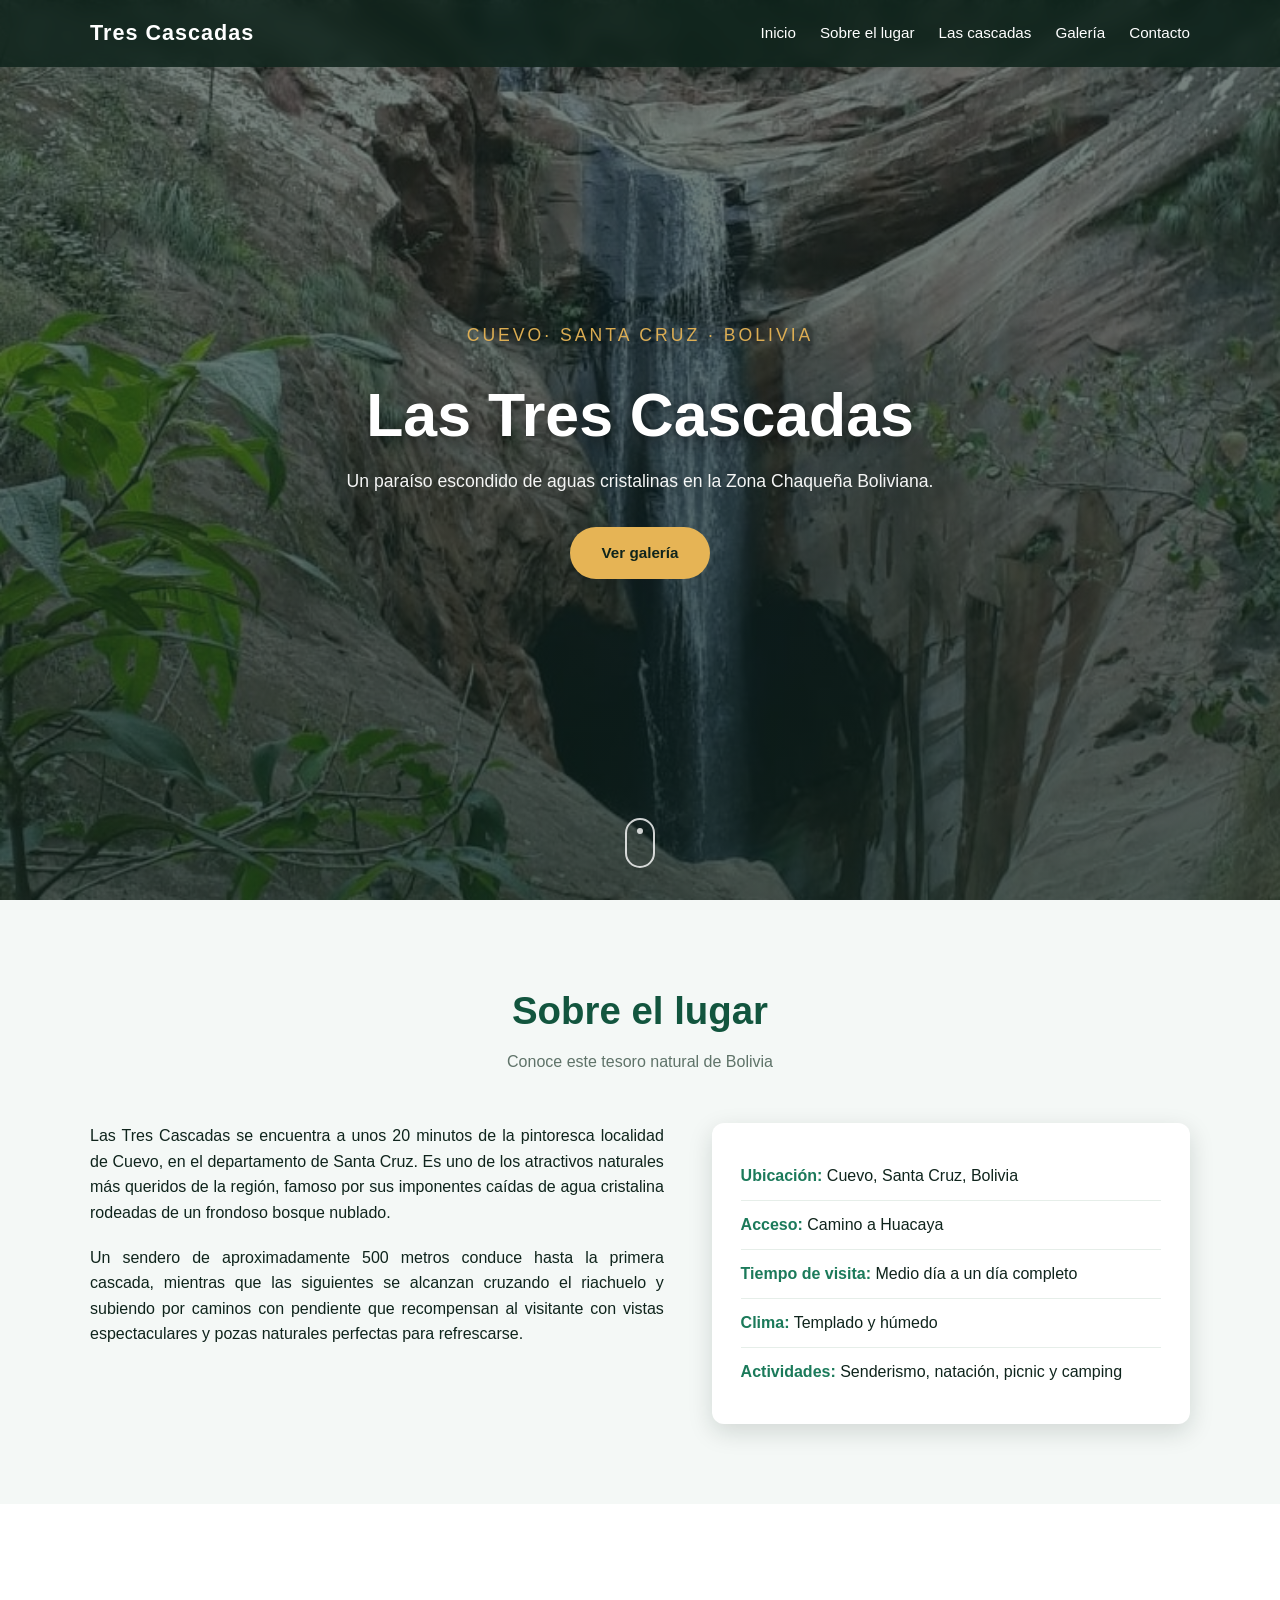
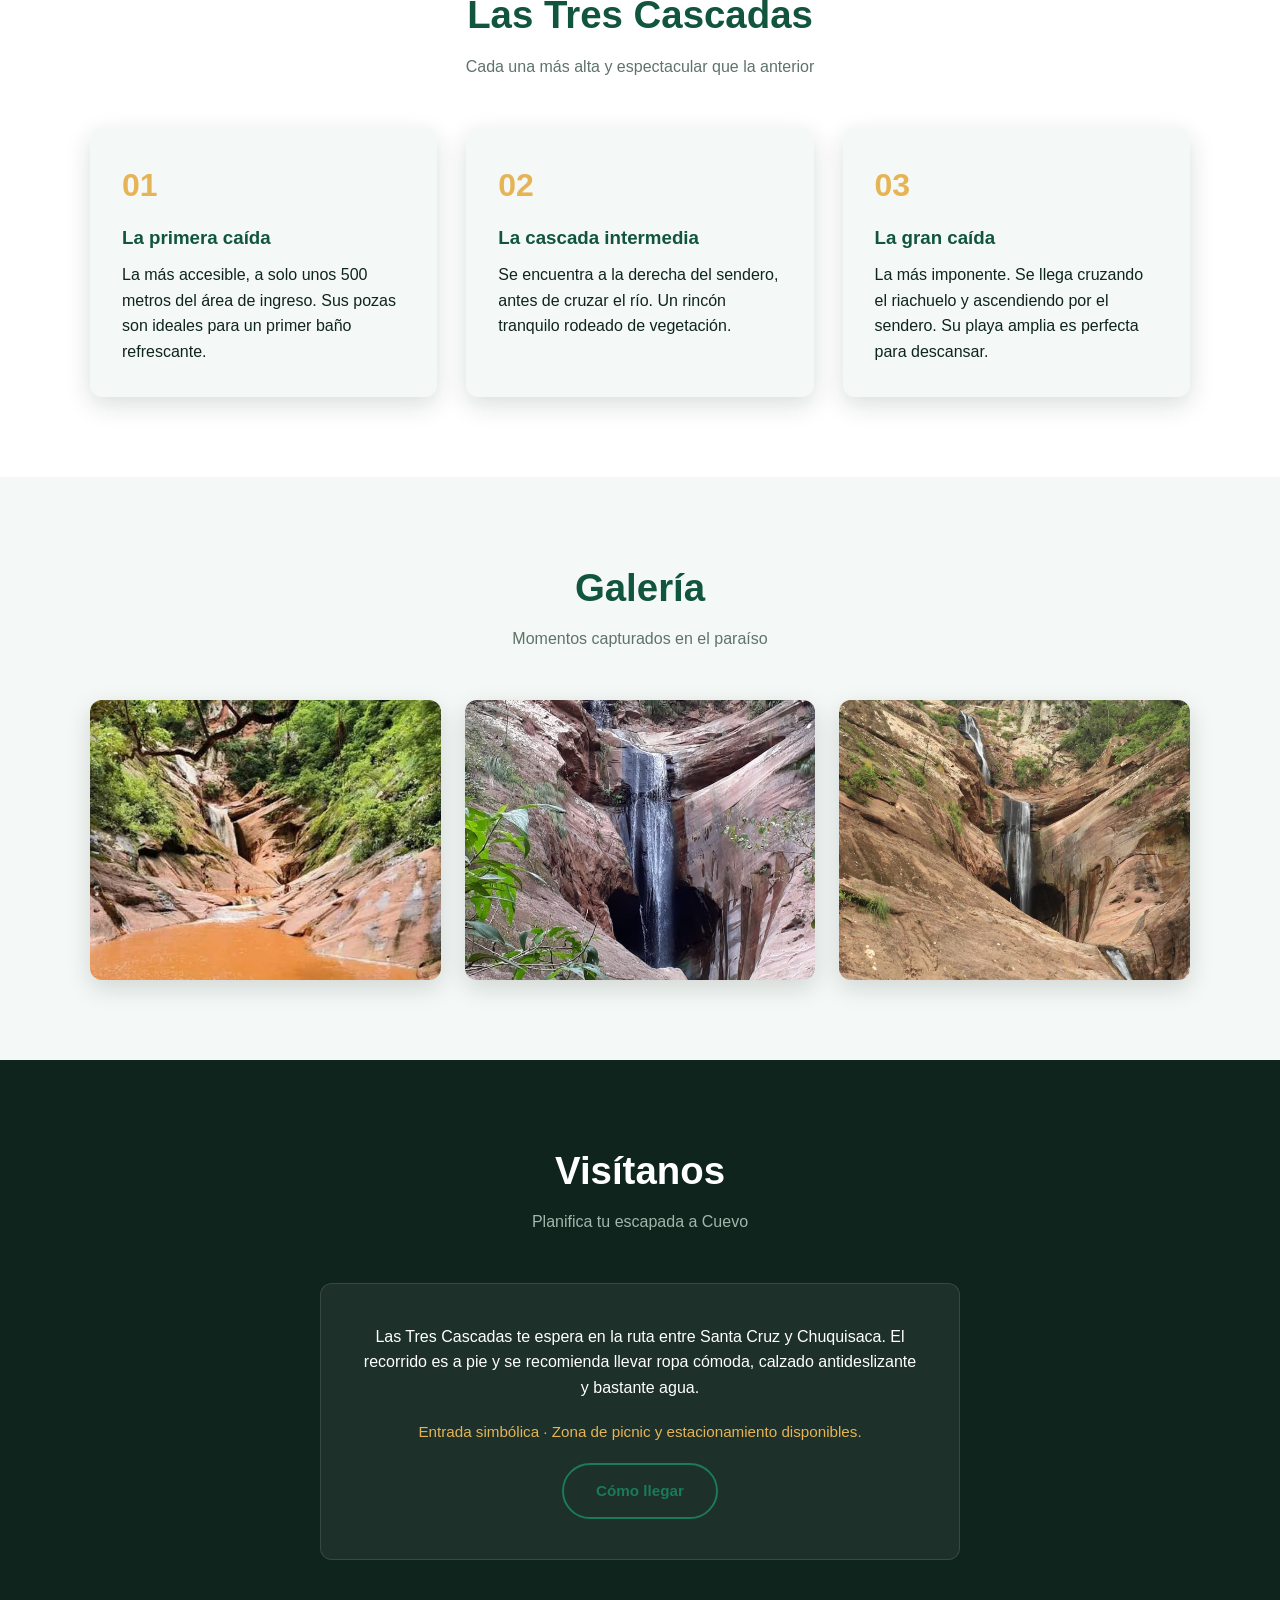
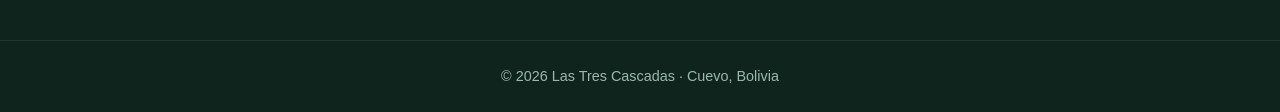
==== cuevo-trescascadas-bolivia.html @ 81d78be3 "Actualizar nombre en README" ====
<!DOCTYPE html>
<html lang="es">
<head>
    <meta charset="UTF-8">
    <meta name="viewport" content="width=device-width, initial-scale=1.0">
    <meta name="description" content="La Cueva de las Tres Cascadas, un destino turístico natural cerca de Samaipata, Santa Cruz, Bolivia.">
    <title>Las Tres Cascadas | Bolivia</title>
    <style>
        *,
        *::before,
        *::after {
            margin: 0;
            padding: 0;
            box-sizing: border-box;
        }

        :root {
            --color-primary: #1b7a5a;
            --color-primary-dark: #12553e;
            --color-accent: #e6b455;
            --color-dark: #0f241c;
            --color-light: #f4f8f6;
            --color-white: #ffffff;
            --shadow: 0 8px 24px rgba(15, 36, 28, 0.15);
            --radius: 12px;
            --transition: 0.3s ease;
        }

        html {
            scroll-behavior: smooth;
        }

        body {
            font-family: "Segoe UI", Tahoma, Geneva, Verdana, sans-serif;
            color: var(--color-dark);
            background-color: var(--color-light);
            line-height: 1.6;
        }

        img {
            display: block;
            max-width: 100%;
        }

        .container {
            width: min(1100px, 90%);
            margin: 0 auto;
        }

        .header {
            position: fixed;
            top: 0;
            left: 0;
            width: 100%;
            z-index: 100;
            background: rgba(15, 36, 28, 0.85);
            backdrop-filter: blur(8px);
            transition: background var(--transition), box-shadow var(--transition);
        }

        .header.scrolled {
            background: rgba(15, 36, 28, 0.97);
            box-shadow: var(--shadow);
        }

        .nav {
            display: flex;
            align-items: center;
            justify-content: space-between;
            padding: 1rem 0;
        }

        .logo {
            color: var(--color-white);
            font-size: 1.35rem;
            font-weight: 700;
            text-decoration: none;
            letter-spacing: 1px;
        }

        .nav-menu {
            display: flex;
            gap: 1.5rem;
        }

        .nav-menu a {
            color: var(--color-white);
            text-decoration: none;
            font-size: 0.95rem;
            transition: color var(--transition);
        }

        .nav-menu a:hover {
            color: var(--color-accent);
        }

        .nav-toggle {
            display: none;
            flex-direction: column;
            gap: 5px;
            background: transparent;
            border: none;
            cursor: pointer;
            padding: 6px;
        }

        .nav-toggle span {
            display: block;
            width: 26px;
            height: 3px;
            background: var(--color-white);
            border-radius: 2px;
            transition: transform var(--transition), opacity var(--transition);
        }

        .hero {
            position: relative;
            min-height: 100vh;
            display: flex;
            align-items: center;
            justify-content: center;
            text-align: center;
            background-image: url("images/images2.jpg");
            background-size: cover;
            background-position: center;
            background-attachment: fixed;
            color: var(--color-white);
        }

        .hero-overlay {
            position: absolute;
            inset: 0;
            background: linear-gradient(180deg, rgba(15, 36, 28, 0.55), rgba(15, 36, 28, 0.75));
        }

        .hero-content {
            position: relative;
            z-index: 1;
            padding: 2rem;
            max-width: 720px;
        }

        .hero-eyebrow {
            letter-spacing: 3px;
            text-transform: uppercase;
            font-size: 0.85rem;
            color: var(--color-accent);
            margin-bottom: 1rem;
        }

        .hero h1 {
            font-size: clamp(2.2rem, 6vw, 3.8rem);
            line-height: 1.15;
            margin-bottom: 1rem;
            text-shadow: 0 4px 16px rgba(0, 0, 0, 0.45);
        }

        .hero p {
            font-size: 1.1rem;
            margin-bottom: 2rem;
            opacity: 0.95;
        }

        .hero-scroll {
            position: absolute;
            bottom: 2rem;
            left: 50%;
            transform: translateX(-50%);
            width: 30px;
            height: 50px;
            border: 2px solid var(--color-white);
            border-radius: 20px;
            opacity: 0.8;
        }

        .hero-scroll::before {
            content: "";
            position: absolute;
            top: 8px;
            left: 50%;
            width: 6px;
            height: 6px;
            margin-left: -3px;
            border-radius: 50%;
            background: var(--color-white);
            animation: scroll-dot 1.8s infinite;
        }

        @keyframes scroll-dot {
            0% {
                opacity: 1;
                transform: translateY(0);
            }
            100% {
                opacity: 0;
                transform: translateY(18px);
            }
        }

        .btn {
            display: inline-block;
            padding: 0.85rem 2rem;
            border-radius: 999px;
            text-decoration: none;
            font-weight: 600;
            font-size: 0.95rem;
            transition: background var(--transition), color var(--transition), transform var(--transition);
            cursor: pointer;
            border: none;
        }

        .btn-primary {
            background: var(--color-accent);
            color: var(--color-dark);
        }

        .btn-primary:hover {
            background: var(--color-white);
            transform: translateY(-2px);
        }

        .btn-outline {
            border: 2px solid var(--color-primary);
            color: var(--color-primary);
        }

        .btn-outline:hover {
            background: var(--color-primary);
            color: var(--color-white);
        }

        section {
            padding: 5rem 0;
        }

        .section-title {
            font-size: clamp(1.8rem, 4vw, 2.4rem);
            text-align: center;
            color: var(--color-primary-dark);
            margin-bottom: 0.5rem;
        }

        .section-subtitle {
            text-align: center;
            color: #5f7369;
            margin-bottom: 3rem;
        }

        .about-grid {
            display: grid;
            grid-template-columns: 1.2fr 1fr;
            gap: 3rem;
            align-items: start;
        }

        .about-text p {
            margin-bottom: 1.2rem;
            text-align: justify;
        }

        .about-facts {
            list-style: none;
            background: var(--color-white);
            border-radius: var(--radius);
            padding: 1.8rem;
            box-shadow: var(--shadow);
        }

        .about-facts li {
            padding: 0.7rem 0;
            border-bottom: 1px solid #e6eee9;
        }

        .about-facts li:last-child {
            border-bottom: none;
        }

        .about-facts strong {
            color: var(--color-primary);
        }

        .falls {
            background-color: var(--color-white);
        }

        .falls-grid {
            display: grid;
            grid-template-columns: repeat(3, 1fr);
            gap: 1.8rem;
        }

        .fall-card {
            background: var(--color-light);
            border-radius: var(--radius);
            padding: 2rem;
            box-shadow: var(--shadow);
            transition: transform var(--transition);
        }

        .fall-card:hover {
            transform: translateY(-6px);
        }

        .fall-number {
            font-size: 2rem;
            font-weight: 800;
            color: var(--color-accent);
            margin-bottom: 0.75rem;
        }

        .fall-card h3 {
            margin-bottom: 0.6rem;
            color: var(--color-primary-dark);
        }

        .gallery-grid {
            display: grid;
            grid-template-columns: repeat(3, 1fr);
            gap: 1.5rem;
        }

        .gallery-item {
            position: relative;
            border-radius: var(--radius);
            overflow: hidden;
            cursor: pointer;
            box-shadow: var(--shadow);
        }

        .gallery-item::after {
            content: "";
            position: absolute;
            inset: 0;
            background: linear-gradient(180deg, transparent 50%, rgba(15, 36, 28, 0.6));
            opacity: 0;
            transition: opacity var(--transition);
        }

        .gallery-item:hover::after {
            opacity: 1;
        }

        .gallery-item img {
            width: 100%;
            height: 280px;
            object-fit: cover;
            transition: transform 0.5s ease;
        }

        .gallery-item:hover img {
            transform: scale(1.08);
        }

        .contact {
            background-color: var(--color-dark);
            color: var(--color-white);
        }

        .contact .section-title {
            color: var(--color-white);
        }

        .contact .section-subtitle {
            color: #9db8ac;
        }

        .contact-card {
            max-width: 640px;
            margin: 0 auto;
            background: rgba(255, 255, 255, 0.06);
            border: 1px solid rgba(255, 255, 255, 0.12);
            border-radius: var(--radius);
            padding: 2.5rem;
            text-align: center;
        }

        .contact-card p {
            margin-bottom: 1.2rem;
        }

        .contact-note {
            color: var(--color-accent);
            font-size: 0.95rem;
        }

        .footer {
            background: var(--color-dark);
            border-top: 1px solid rgba(255, 255, 255, 0.08);
            text-align: center;
            padding: 1.5rem 0;
            color: #9db8ac;
            font-size: 0.9rem;
        }

        .lightbox {
            position: fixed;
            inset: 0;
            z-index: 200;
            background: rgba(0, 0, 0, 0.92);
            display: none;
            align-items: center;
            justify-content: center;
            flex-direction: column;
        }

        .lightbox.open {
            display: flex;
        }

        .lightbox-content {
            max-width: min(900px, 92vw);
            text-align: center;
        }

        .lightbox-content img {
            max-height: 78vh;
            width: auto;
            margin: 0 auto;
            border-radius: var(--radius);
            box-shadow: 0 12px 40px rgba(0, 0, 0, 0.6);
        }

        .lightbox-content figcaption {
            color: var(--color-white);
            margin-top: 1rem;
            font-size: 0.95rem;
        }

        .lightbox-close,
        .lightbox-prev,
        .lightbox-next {
            position: absolute;
            background: transparent;
            border: none;
            color: var(--color-white);
            font-size: 2.4rem;
            cursor: pointer;
            line-height: 1;
            padding: 0.5rem 0.9rem;
            border-radius: 50%;
            transition: background var(--transition), color var(--transition);
        }

        .lightbox-close {
            top: 1.5rem;
            right: 1.5rem;
        }

        .lightbox-prev {
            left: 1.2rem;
            top: 50%;
            transform: translateY(-50%);
        }

        .lightbox-next {
            right: 1.2rem;
            top: 50%;
            transform: translateY(-50%);
        }

        .lightbox-close:hover,
        .lightbox-prev:hover,
        .lightbox-next:hover {
            background: rgba(255, 255, 255, 0.15);
            color: var(--color-accent);
        }

        @media (max-width: 860px) {
            .nav-toggle {
                display: flex;
            }

            .nav-menu {
                position: fixed;
                top: 0;
                right: -100%;
                width: 260px;
                height: 100vh;
                flex-direction: column;
                background: var(--color-dark);
                padding: 5rem 2rem;
                gap: 1.5rem;
                transition: right var(--transition);
            }

            .nav-menu.open {
                right: 0;
            }

            .nav-toggle.open span:nth-child(1) {
                transform: translateY(8px) rotate(45deg);
            }

            .nav-toggle.open span:nth-child(2) {
                opacity: 0;
            }

            .nav-toggle.open span:nth-child(3) {
                transform: translateY(-8px) rotate(-45deg);
            }

            .about-grid {
                grid-template-columns: 1fr;
            }

            .falls-grid {
                grid-template-columns: 1fr;
            }

            .gallery-grid {
                grid-template-columns: 1fr;
            }
        }
    </style>
</head>
<body>

    <header class="header" id="header">
        <div class="container nav">
            <a href="#inicio" class="logo">Tres Cascadas</a>
            <button class="nav-toggle" id="navToggle" aria-label="Abrir menú">
                <span></span>
                <span></span>
                <span></span>
            </button>
            <nav class="nav-menu" id="navMenu">
                <a href="#inicio">Inicio</a>
                <a href="#sobre">Sobre el lugar</a>
                <a href="#cascadas">Las cascadas</a>
                <a href="#galeria">Galería</a>
                <a href="#contacto">Contacto</a>
            </nav>
        </div>
    </header>

    <section class="hero" id="inicio">
        <div class="hero-overlay"></div>
        <div class="hero-content">
            <p class="hero-eyebrow">Cuevo· Santa Cruz · Bolivia</p>
            <h1>Las Tres Cascadas</h1>
            <p>Un paraíso escondido de aguas cristalinas en la Zona Chaqueña Boliviana.</p>
            <a href="#galeria" class="btn btn-primary">Ver galería</a>
        </div>
        <a href="#sobre" class="hero-scroll" aria-label="Bajar"></a>
    </section>

    <section class="about" id="sobre">
        <div class="container">
            <h2 class="section-title">Sobre el lugar</h2>
            <p class="section-subtitle">Conoce este tesoro natural de Bolivia</p>
            <div class="about-grid">
                <div class="about-text">
                    <p>
                        Las Tres Cascadas se encuentra a unos 20 minutos de la pintoresca
                        localidad de Cuevo, en el departamento de Santa Cruz. Es uno de los
                        atractivos naturales más queridos de la región, famoso por sus imponentes
                        caídas de agua cristalina rodeadas de un frondoso bosque nublado.
                    </p>
                    <p>
                        Un sendero de aproximadamente 500 metros conduce hasta la primera cascada,
                        mientras que las siguientes se alcanzan cruzando el riachuelo y subiendo
                        por caminos con pendiente que recompensan al visitante con vistas
                        espectaculares y pozas naturales perfectas para refrescarse.
                    </p>
                </div>
                <ul class="about-facts">
                    <li><strong>Ubicación:</strong> Cuevo, Santa Cruz, Bolivia</li>
                    <li><strong>Acceso:</strong> Camino a Huacaya</li>
                    <li><strong>Tiempo de visita:</strong> Medio día a un día completo</li>
                    <li><strong>Clima:</strong> Templado y húmedo</li>
                    <li><strong>Actividades:</strong> Senderismo, natación, picnic y camping</li>
                </ul>
            </div>
        </div>
    </section>

    <section class="falls" id="cascadas">
        <div class="container">
            <h2 class="section-title">Las Tres Cascadas</h2>
            <p class="section-subtitle">Cada una más alta y espectacular que la anterior</p>
            <div class="falls-grid">
                <article class="fall-card">
                    <div class="fall-number">01</div>
                    <h3>La primera caída</h3>
                    <p>La más accesible, a solo unos 500 metros del área de ingreso. Sus pozas son ideales para un primer baño refrescante.</p>
                </article>
                <article class="fall-card">
                    <div class="fall-number">02</div>
                    <h3>La cascada intermedia</h3>
                    <p>Se encuentra a la derecha del sendero, antes de cruzar el río. Un rincón tranquilo rodeado de vegetación.</p>
                </article>
                <article class="fall-card">
                    <div class="fall-number">03</div>
                    <h3>La gran caída</h3>
                    <p>La más imponente. Se llega cruzando el riachuelo y ascendiendo por el sendero. Su playa amplia es perfecta para descansar.</p>
                </article>
            </div>
        </div>
    </section>

    <section class="gallery" id="galeria">
        <div class="container">
            <h2 class="section-title">Galería</h2>
            <p class="section-subtitle">Momentos capturados en el paraíso</p>
            <div class="gallery-grid">
                <figure class="gallery-item" data-caption="Las aguas cristalinas de la primera cascada">
                    <img src="images/images1.jpg" alt="Cascada entre la vegetación">
                </figure>
                <figure class="gallery-item" data-caption="Imponente caída de agua en la cueva">
                    <img src="images/images2.jpg" alt="Gran caída de agua">
                </figure>
                <figure class="gallery-item" data-caption="Paisaje natural de la Cueva de las Tres Cascadas">
                    <img src="images/images3.jpeg" alt="Paisaje de la cueva y su entorno">
                </figure>
            </div>
        </div>
    </section>

    <section class="contact" id="contacto">
        <div class="container">
            <h2 class="section-title">Visítanos</h2>
            <p class="section-subtitle">Planifica tu escapada a Cuevo</p>
            <div class="contact-card">
                <p>
                    Las Tres Cascadas te espera en la ruta entre Santa Cruz y Chuquisaca.
                    El recorrido es a pie y se recomienda llevar ropa cómoda, calzado antideslizante
                    y bastante agua.
                </p>
                <p class="contact-note">Entrada simbólica · Zona de picnic y estacionamiento disponibles.</p>
                <a href="https://www.google.com/maps/place/Las+3+Cascadas+(+La+Planchada)/@-20.44159,-63.5998487,2283m/data=!3m1!1e3!4m15!1m8!3m7!1s0x93f62a7129ff7e99:0x4b6a7b4bfc4d0aac!2sCuevo!3b1!8m2!3d-20.4557393!4d-63.5186518!16s%2Fm%2F0b6j41l!3m5!1s0x93f7d5e8d7ab967f:0x495ee5693f924850!8m2!3d-20.4417566!4d-63.5989932!16s%2Fg%2F11rckmh81z?entry=ttu&g_ep=EgoyMDI2MDgwMi4wIKXMDSoASAFQAw%3D%3D" target="_blank" rel="noopener" class="btn btn-outline">Cómo llegar</a>
            </div>
        </div>
    </section>

    <footer class="footer">
        <div class="container">
            <p>&copy; 2026 Las Tres Cascadas · Cuevo, Bolivia</p>
        </div>
    </footer>

    <div class="lightbox" id="lightbox">
        <button class="lightbox-close" id="lightboxClose" aria-label="Cerrar">&times;</button>
        <button class="lightbox-prev" id="lightboxPrev" aria-label="Anterior">&#8249;</button>
        <figure class="lightbox-content">
            <img id="lightboxImg" src="" alt="Imagen ampliada">
            <figcaption id="lightboxCaption"></figcaption>
        </figure>
        <button class="lightbox-next" id="lightboxNext" aria-label="Siguiente">&#8250;</button>
    </div>

    <script>
        const navToggle = document.getElementById('navToggle');
        const navMenu = document.getElementById('navMenu');
        const header = document.getElementById('header');

        navToggle.addEventListener('click', () => {
            navToggle.classList.toggle('open');
            navMenu.classList.toggle('open');
        });

        navMenu.querySelectorAll('a').forEach((link) => {
            link.addEventListener('click', () => {
                navToggle.classList.remove('open');
                navMenu.classList.remove('open');
            });
        });

        window.addEventListener('scroll', () => {
            header.classList.toggle('scrolled', window.scrollY > 40);
        });

        const galleryItems = document.querySelectorAll('.gallery-item');
        const lightbox = document.getElementById('lightbox');
        const lightboxImg = document.getElementById('lightboxImg');
        const lightboxCaption = document.getElementById('lightboxCaption');
        const lightboxClose = document.getElementById('lightboxClose');
        const lightboxPrev = document.getElementById('lightboxPrev');
        const lightboxNext = document.getElementById('lightboxNext');

        let currentIndex = 0;

        function openLightbox(index) {
            currentIndex = (index + galleryItems.length) % galleryItems.length;
            const item = galleryItems[currentIndex];
            const img = item.querySelector('img');
            lightboxImg.src = img.src;
            lightboxImg.alt = img.alt;
            lightboxCaption.textContent = item.dataset.caption || '';
            lightbox.classList.add('open');
            document.body.style.overflow = 'hidden';
        }

        function closeLightbox() {
            lightbox.classList.remove('open');
            document.body.style.overflow = '';
        }

        galleryItems.forEach((item, index) => {
            item.addEventListener('click', () => openLightbox(index));
        });

        lightboxClose.addEventListener('click', closeLightbox);

        lightboxPrev.addEventListener('click', () => openLightbox(currentIndex - 1));
        lightboxNext.addEventListener('click', () => openLightbox(currentIndex + 1));

        lightbox.addEventListener('click', (event) => {
            if (event.target === lightbox) {
                closeLightbox();
            }
        });

        document.addEventListener('keydown', (event) => {
            if (!lightbox.classList.contains('open')) {
                return;
            }
            if (event.key === 'Escape') {
                closeLightbox();
            } else if (event.key === 'ArrowLeft') {
                openLightbox(currentIndex - 1);
            } else if (event.key === 'ArrowRight') {
                openLightbox(currentIndex + 1);
            }
        });
    </script>
</body>
</html>
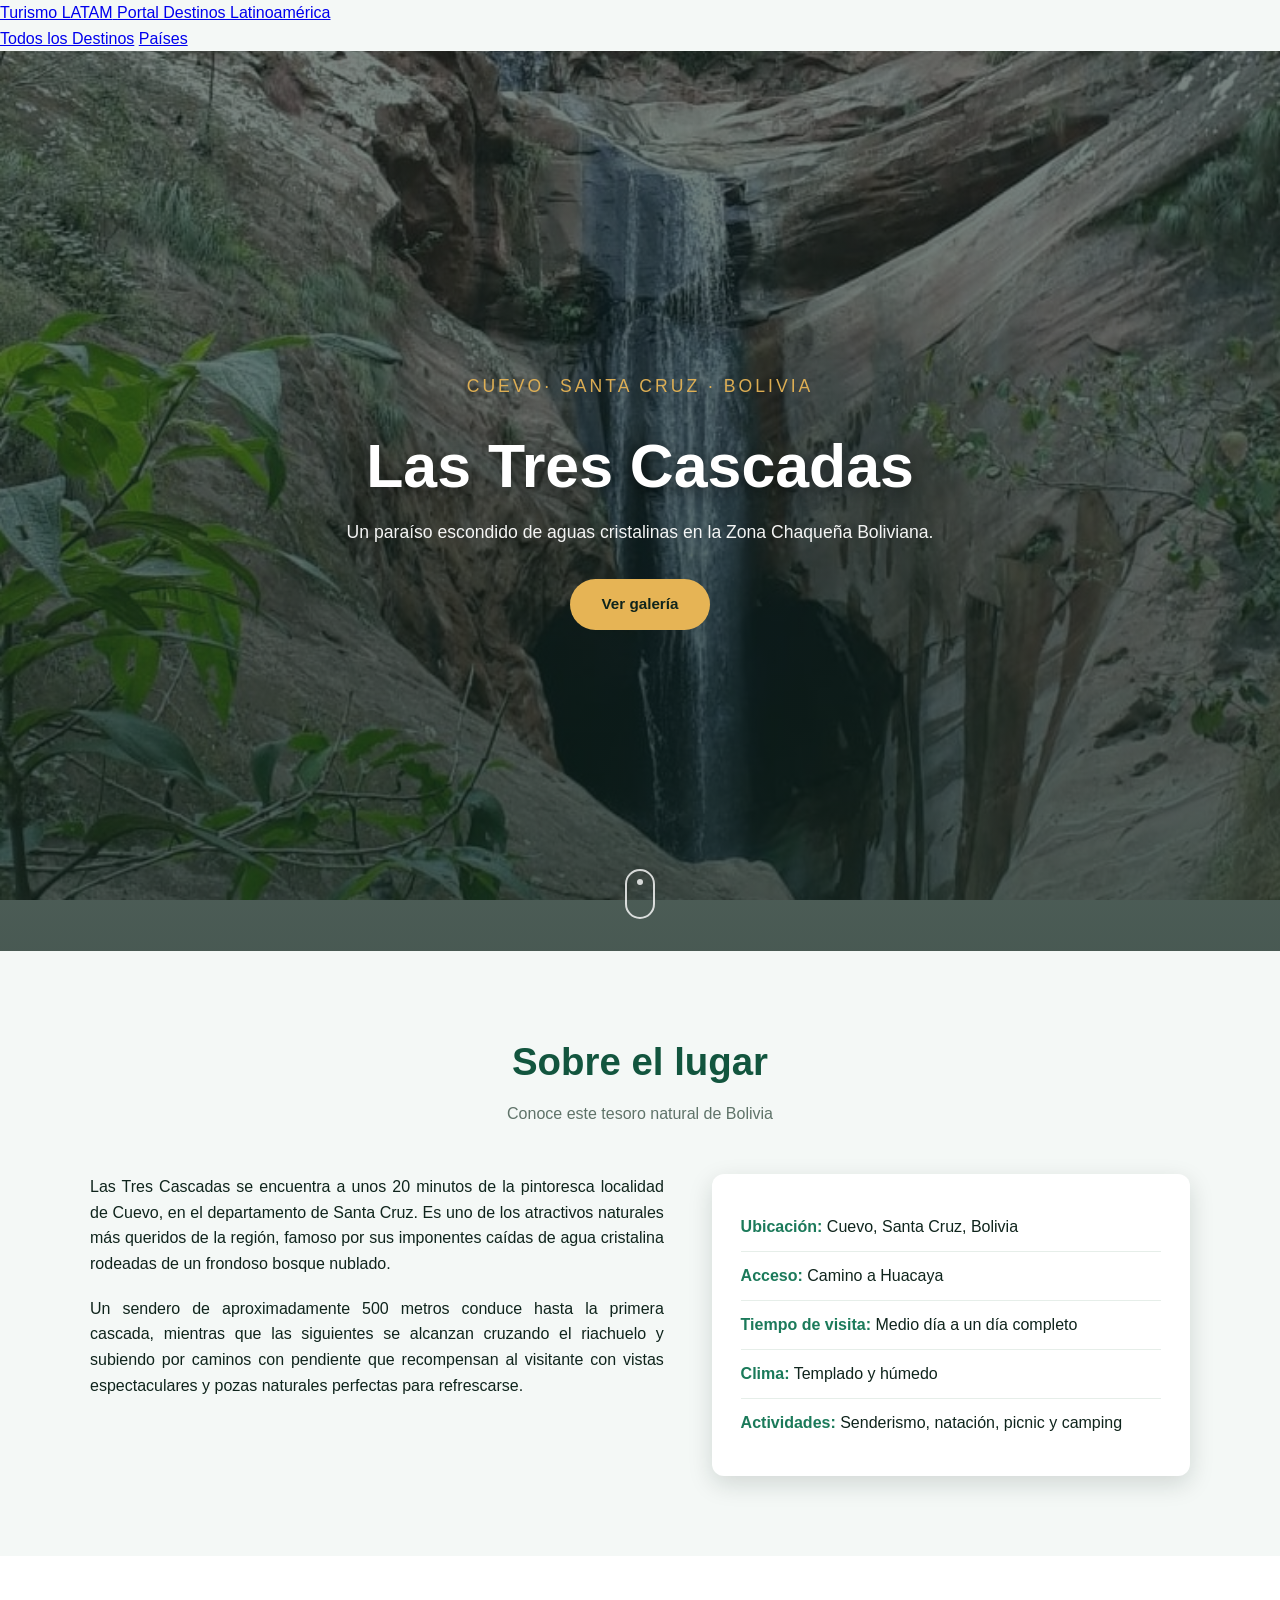
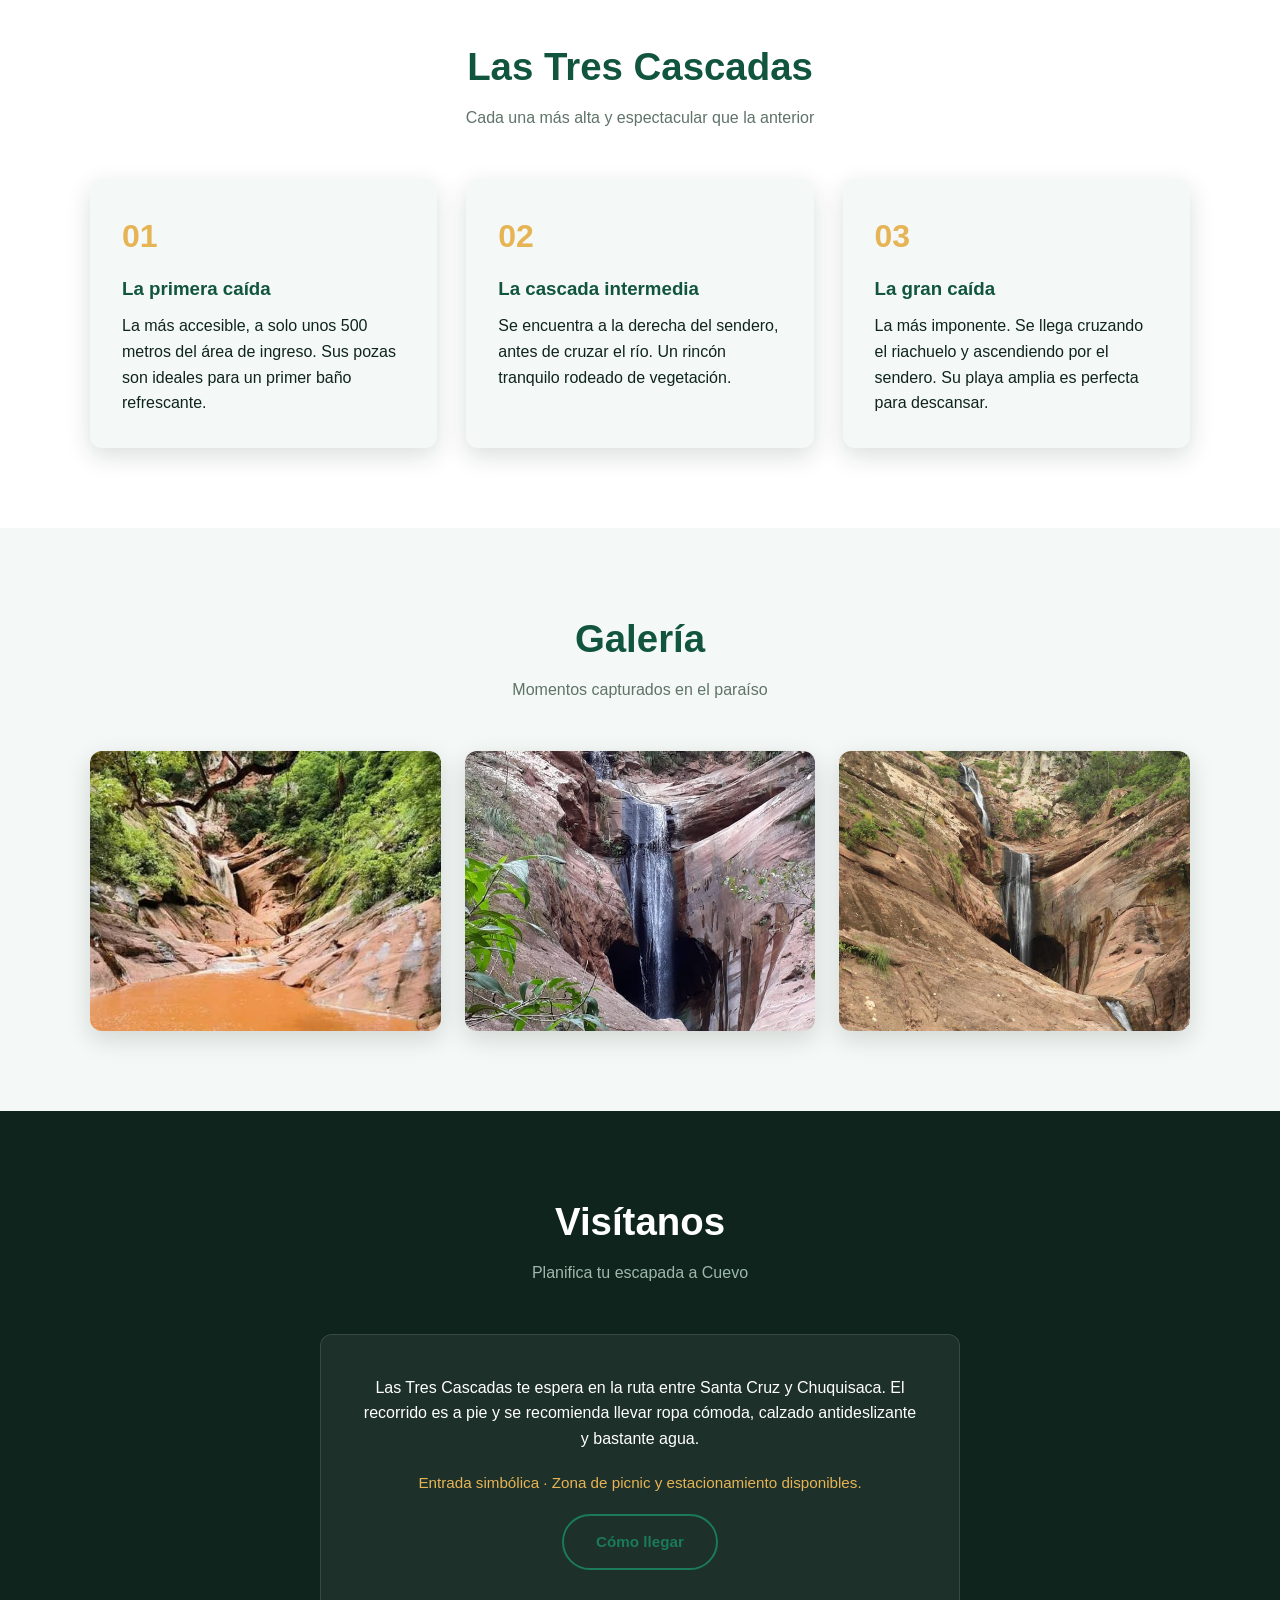
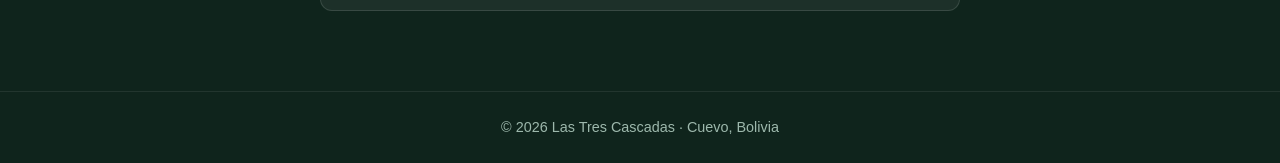
==== commit 2584ca65: "Merge branch 'cchura94:master' into master" ====
--- a/cuevo-trescascadas-bolivia.html
+++ b/cuevo-trescascadas-bolivia.html
@@ -5,6 +5,10 @@
     <meta name="viewport" content="width=device-width, initial-scale=1.0">
     <meta name="description" content="La Cueva de las Tres Cascadas, un destino turístico natural cerca de Samaipata, Santa Cruz, Bolivia.">
     <title>Las Tres Cascadas | Bolivia</title>
+    <!-- Tailwind CSS CDN -->
+    <script src="https://cdn.tailwindcss.com"></script>
+    <!-- Lucide Icons -->
+    <script src="https://unpkg.com/lucide@latest"></script>
     <style>
         *,
         *::before,
@@ -45,72 +49,6 @@
         .container {
             width: min(1100px, 90%);
             margin: 0 auto;
-        }
-
-        .header {
-            position: fixed;
-            top: 0;
-            left: 0;
-            width: 100%;
-            z-index: 100;
-            background: rgba(15, 36, 28, 0.85);
-            backdrop-filter: blur(8px);
-            transition: background var(--transition), box-shadow var(--transition);
-        }
-
-        .header.scrolled {
-            background: rgba(15, 36, 28, 0.97);
-            box-shadow: var(--shadow);
-        }
-
-        .nav {
-            display: flex;
-            align-items: center;
-            justify-content: space-between;
-            padding: 1rem 0;
-        }
-
-        .logo {
-            color: var(--color-white);
-            font-size: 1.35rem;
-            font-weight: 700;
-            text-decoration: none;
-            letter-spacing: 1px;
-        }
-
-        .nav-menu {
-            display: flex;
-            gap: 1.5rem;
-        }
-
-        .nav-menu a {
-            color: var(--color-white);
-            text-decoration: none;
-            font-size: 0.95rem;
-            transition: color var(--transition);
-        }
-
-        .nav-menu a:hover {
-            color: var(--color-accent);
-        }
-
-        .nav-toggle {
-            display: none;
-            flex-direction: column;
-            gap: 5px;
-            background: transparent;
-            border: none;
-            cursor: pointer;
-            padding: 6px;
-        }
-
-        .nav-toggle span {
-            display: block;
-            width: 26px;
-            height: 3px;
-            background: var(--color-white);
-            border-radius: 2px;
-            transition: transform var(--transition), opacity var(--transition);
         }
 
         .hero {
@@ -466,39 +404,6 @@
         }
 
         @media (max-width: 860px) {
-            .nav-toggle {
-                display: flex;
-            }
-
-            .nav-menu {
-                position: fixed;
-                top: 0;
-                right: -100%;
-                width: 260px;
-                height: 100vh;
-                flex-direction: column;
-                background: var(--color-dark);
-                padding: 5rem 2rem;
-                gap: 1.5rem;
-                transition: right var(--transition);
-            }
-
-            .nav-menu.open {
-                right: 0;
-            }
-
-            .nav-toggle.open span:nth-child(1) {
-                transform: translateY(8px) rotate(45deg);
-            }
-
-            .nav-toggle.open span:nth-child(2) {
-                opacity: 0;
-            }
-
-            .nav-toggle.open span:nth-child(3) {
-                transform: translateY(-8px) rotate(-45deg);
-            }
-
             .about-grid {
                 grid-template-columns: 1fr;
             }
@@ -515,21 +420,23 @@
 </head>
 <body>
 
-    <header class="header" id="header">
-        <div class="container nav">
-            <a href="#inicio" class="logo">Tres Cascadas</a>
-            <button class="nav-toggle" id="navToggle" aria-label="Abrir menú">
-                <span></span>
-                <span></span>
-                <span></span>
-            </button>
-            <nav class="nav-menu" id="navMenu">
-                <a href="#inicio">Inicio</a>
-                <a href="#sobre">Sobre el lugar</a>
-                <a href="#cascadas">Las cascadas</a>
-                <a href="#galeria">Galería</a>
-                <a href="#contacto">Contacto</a>
-            </nav>
+    <!-- Header / Navbar -->
+    <header class="sticky top-0 z-50 backdrop-blur-lg bg-slate-950/60 border-b border-white/10">
+        <div class="max-w-7xl mx-auto px-4 sm:px-6 lg:px-8 h-20 flex items-center justify-between">
+            <a href="index.html" class="flex items-center gap-3 group">
+                <div class="p-2.5 rounded-xl bg-teal-500/20 text-teal-400 border border-teal-500/30 group-hover:scale-105 transition-transform">
+                    <i data-lucide="compass" class="w-6 h-6"></i>
+                </div>
+                <div>
+                    <span class="text-xl font-bold bg-gradient-to-r from-white via-slate-200 to-teal-400 bg-clip-text text-transparent">Turismo LATAM</span>
+                    <span class="block text-xs text-slate-400">Portal Destinos Latinoamérica</span>
+                </div>
+            </a>
+
+            <div class="hidden md:flex items-center gap-6 text-sm font-medium text-slate-300">
+                <a href="index.html#destinos" class="hover:text-teal-400 transition-colors">Todos los Destinos</a>
+                <a href="index.html#paises" class="hover:text-teal-400 transition-colors">Países</a>
+            </div>
         </div>
     </header>
 
@@ -649,25 +556,7 @@
     </div>
 
     <script>
-        const navToggle = document.getElementById('navToggle');
-        const navMenu = document.getElementById('navMenu');
-        const header = document.getElementById('header');
-
-        navToggle.addEventListener('click', () => {
-            navToggle.classList.toggle('open');
-            navMenu.classList.toggle('open');
-        });
-
-        navMenu.querySelectorAll('a').forEach((link) => {
-            link.addEventListener('click', () => {
-                navToggle.classList.remove('open');
-                navMenu.classList.remove('open');
-            });
-        });
-
-        window.addEventListener('scroll', () => {
-            header.classList.toggle('scrolled', window.scrollY > 40);
-        });
+        lucide.createIcons();
 
         const galleryItems = document.querySelectorAll('.gallery-item');
         const lightbox = document.getElementById('lightbox');
